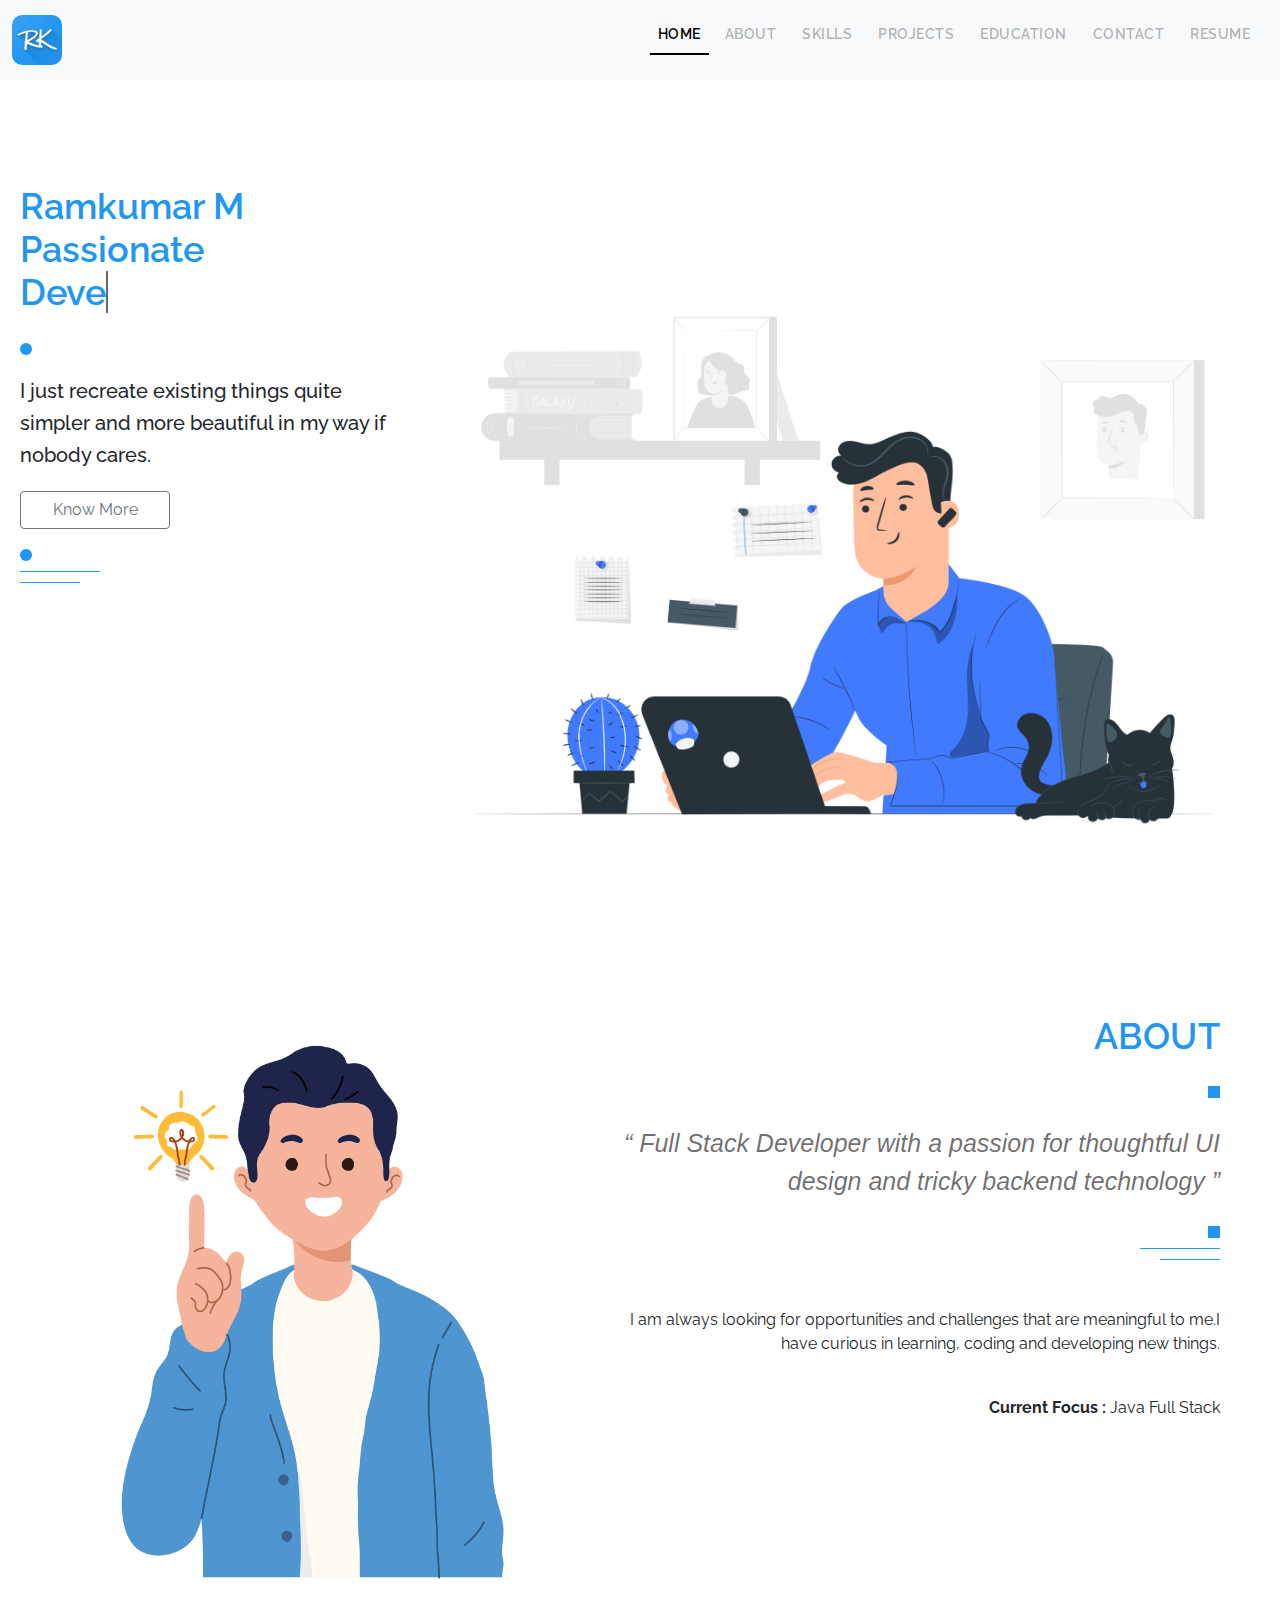
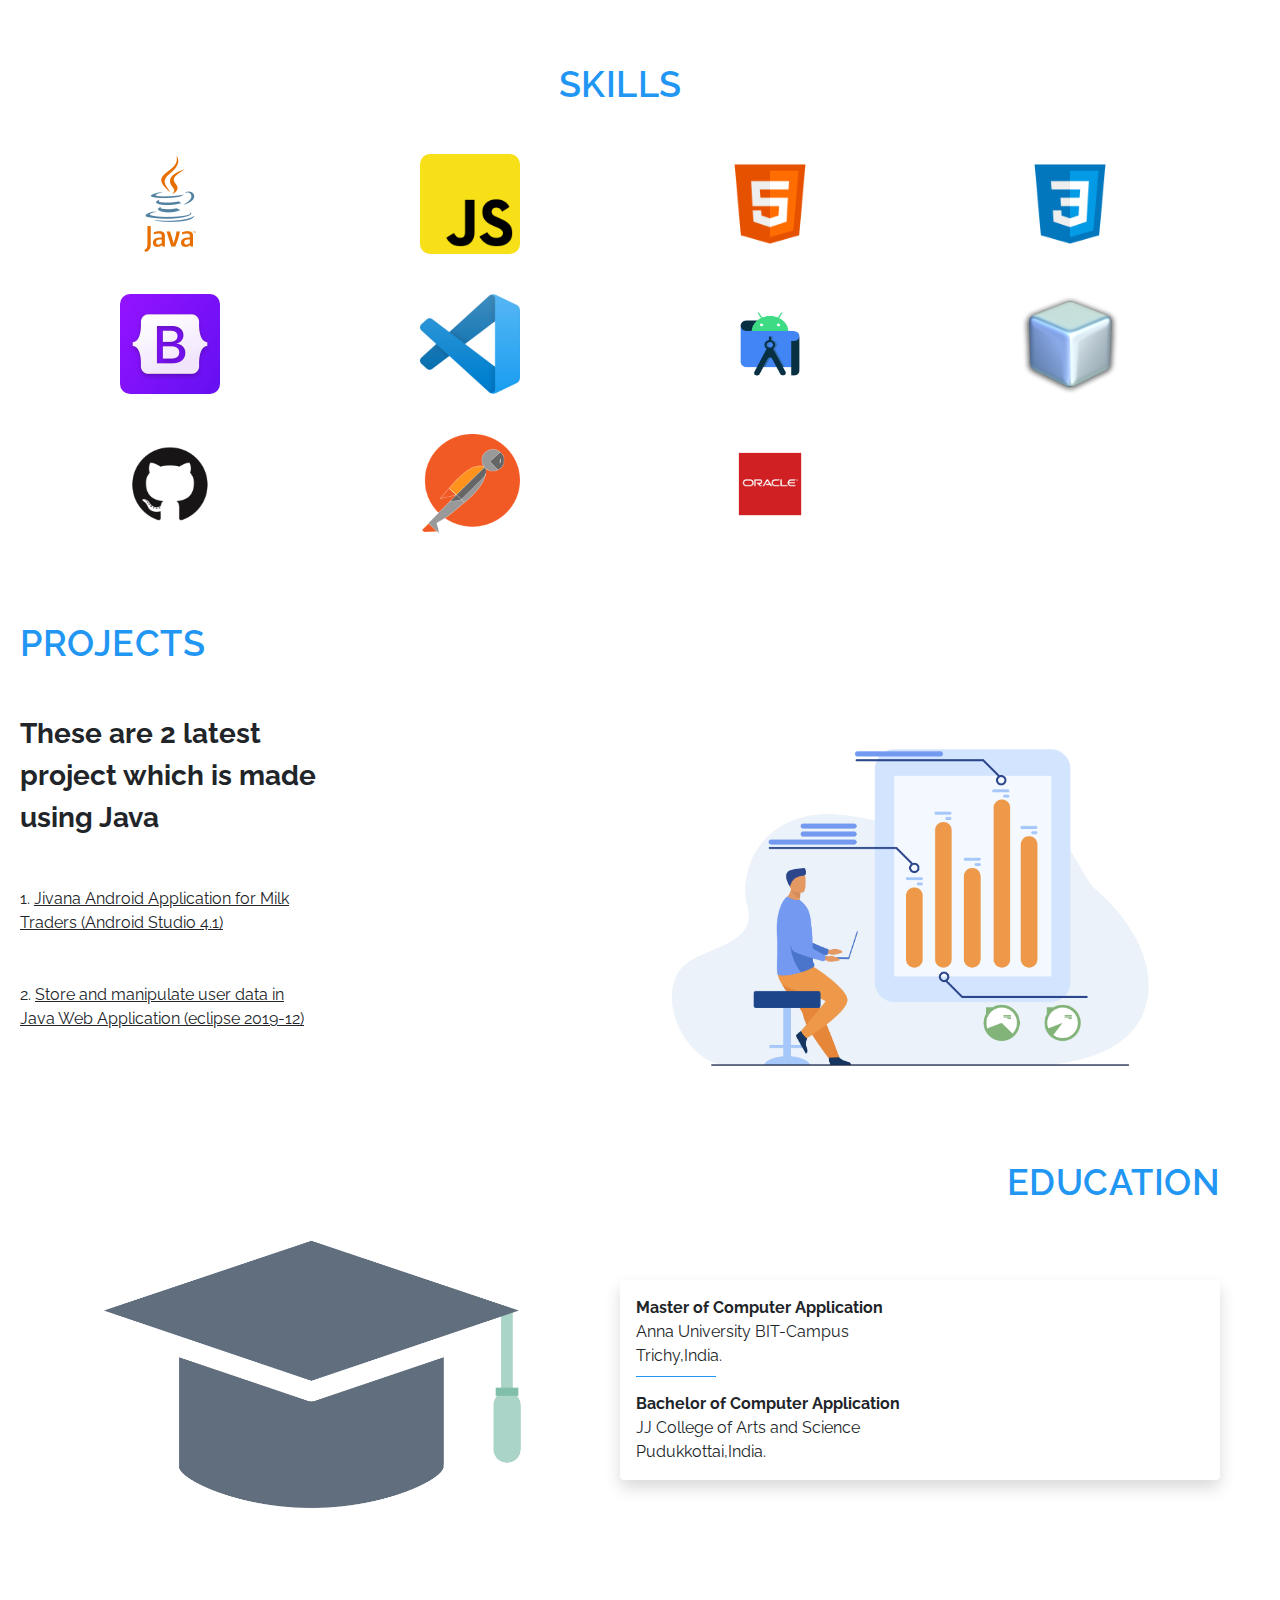
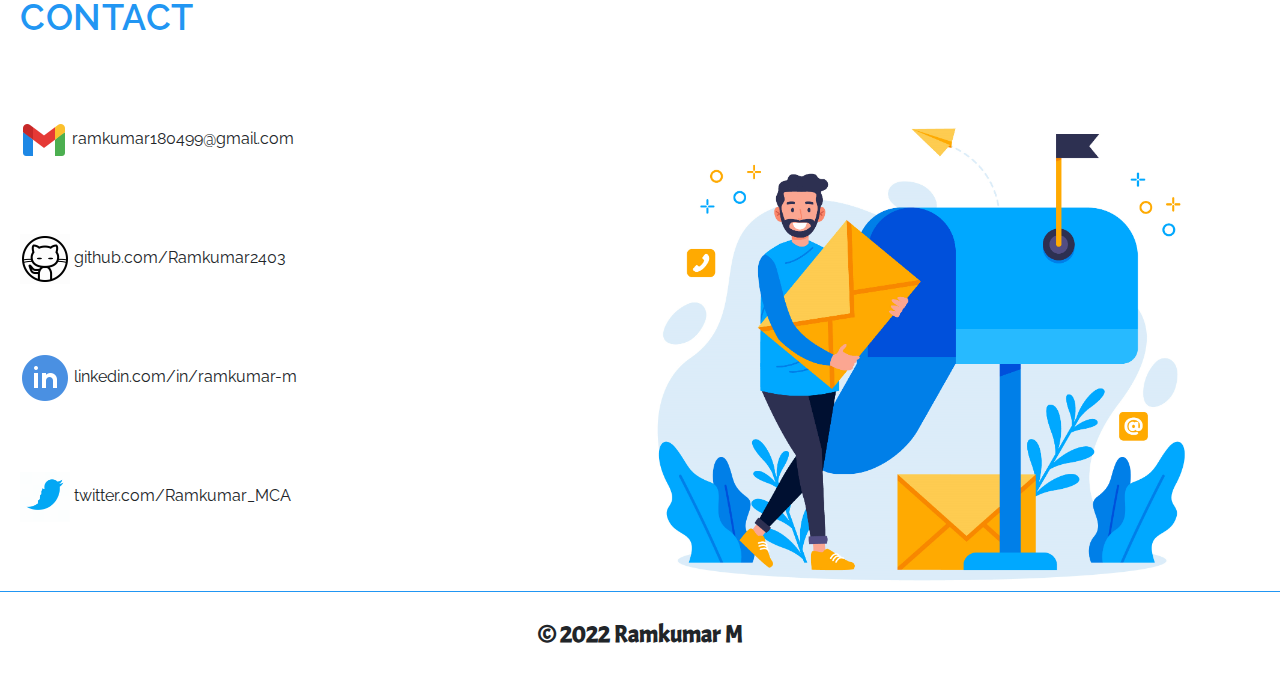
==== index.htm @ 125052e7 "initial commit" ====
<!DOCTYPE html>
<!-- LAST_UPDATE : 17-02-2022 -->
<html lang="en">
  <head>
    <meta charset="UTF-8" />
    <meta http-equiv="X-UA-Compatible" content="IE=edge" />
    <meta name="viewport" content="width=device-width, initial-scale=1.0" />
    <title>Ramkumar M | Resume</title>
    <!-- BOOTSTRAP 5.0.2 -->
    <link
      rel="stylesheet"
      href="./assets/vendors/bootstrap-5.0.2-dist/css/bootstrap.min.css"
    />
    <!-- CUSTOM CSS -->
    <link rel="stylesheet" href="./assets/custom/index.css" />
    <!-- TITLE IMAGE -->
    <link rel="icon" href="./assets/images/favicon.ico" />
  </head>
  <body>
    <!-- HEADER -->
    <header>
      <nav class="navbar navbar-expand-md navbar-light bg-light">
        <div class="container-fluid">
          <a class="navbar-brand" href="#"
            ><img src="assets/images/logo.png" class="logo_img"
          /></a>
          <button
            class="navbar-toggler"
            type="button"
            data-bs-toggle="collapse"
            data-bs-target="#navbarSupportedContent"
            aria-controls="navbarSupportedContent"
            aria-expanded="false"
            aria-label="Toggle navigation"
          >
            <span class="navbar-toggler-icon"></span>
          </button>
          <div class="collapse navbar-collapse" id="navbarSupportedContent">
            <ul class="navbar-nav mb-2 nav-right">
              <li class="nav-item me-2">
                <a
                  id="home"
                  aria-current="page"
                  onclick="activate(this.id)"
                  href="#"
                  >HOME</a
                >
              </li>
              <li class="nav-item">
                <a id="about" onclick="activate(this.id)" href="#about_div"
                  >ABOUT</a
                >
              </li>
              <li class="nav-item">
                <a id="skills" onclick="activate(this.id)" href="#skills_div"
                  >SKILLS</a
                >
              </li>
              <li class="nav-item">
                <a id="proj" onclick="activate(this.id)" href="#proj_div"
                  >PROJECTS</a
                >
              </li>
              <li class="nav-item">
                <a id="edu" onclick="activate(this.id)" href="#edu_div"
                  >EDUCATION</a
                >
              </li>
              <li class="nav-item">
                <a id="con" onclick="activate(this.id)" href="#con_div"
                  >CONTACT</a
                >
              </li>
              <li class="nav-item">
                <a id="resume" onclick="activate(this.id)" href="#res_div"
                  >RESUME</a
                >
              </li>
            </ul>
          </div>
        </div>
      </nav>
    </header>
    <!-- HEADER END -->
    <!-- FLOAT_BUTTON -->
    <a id="top" href="#" onclick="activate(this.id)">
      <img class="my-float" src="./assets/images/arrow_up.png" />
    </a>
    <!-- FLOAT_BUTTON END -->

    <!-- HOME  -->
    <div id="scl_btn_area">
      <div id="home_content" class="home_div">
        <h2>
          <span style="color: #2196f3">Ramkumar M<br />Passionate</span>
          <br />
          <span
            style="color: #2196f3"
            class="txt-rotate"
            data-period="2000"
            data-rotate='[ "Developer.", "Coder.", "Learner." ]'
          ></span>
        </h2>
        <span style="margin-top: 20px" class="line-start"></span>
        <h5>
          I just recreate existing things quite simpler and more beautiful in my
          way if nobody cares.
          <br />
          <!-- <span style="font-size: 16px; font-weight: 300; float: right"
            >-Inspired by frontend developer</span
          > -->
        </h5>
        <a href="#about_div" id="more" class="btn btn-outline-secondary"
          >Know More</a
        >
        <span class="line-start"></span>
        <span class="line-1"></span>
        <span class="line-2"></span>
      </div>
      <!-- HOME END -->

      <!-- ABOUT  -->
      <div id="about_div" class="sub-header-div d-md-flex flex-row">
        <div class="about-img">
          <img src="./assets/images/about.jpg" width="100%" />
        </div>
        <div class="about-content d-block">
          <h1>ABOUT</h1>
          <span
            class="line-start"
            style="border-radius: 0; margin: 20px 0"
          ></span>
          <blockquote>
            Full Stack Developer with a passion for thoughtful UI design and
            tricky backend technology
          </blockquote>
          <div style="line-height: 0">
            <span
              class="line-start"
              style="border-radius: 0; margin: 10px 0 0 0"
            ></span
            ><br />
            <span class="line-1"></span><br />
            <span class="line-2 mb-5"></span>
          </div>
          <p id="about_desc">
            I am always looking for opportunities and challenges that are
            meaningful to me.I have curious in learning, coding and developing new things.
          </p>
          <br />
          <p><b>Current Focus :</b> Java Full Stack</p>
        </div>
      </div>
      <!-- ABOUT END -->
      <!-- SKILLS -->
      <div
        id="skills_div"
        class="mt-5 sub-header-div d-flex flex-column justify-content-center w-100"
      >
        <h1 class="mb-5" style="text-align: center">SKILLS</h1>
        <div
          class="d-flex flex-wrap flex-row text-center justify-content-around"
        >
          <div class="skills-col">
            <img
              src="./assets/images/java.png"
              style="width: 100px; height: 100px; border-radius: 10px"
            />
          </div>
          <div class="skills-col">
            <img
              src="./assets/images/js.png"
              style="width: 100px; height: 100px; border-radius: 10px"
            />
          </div>
          <div class="skills-col">
            <img
              src="./assets/images/html5.png"
              style="width: 100px; height: 100px; border-radius: 10px"
            />
          </div>
          <div class="skills-col">
            <img
              src="./assets/images/css3.png"
              style="width: 100px; height: 100px; border-radius: 10px"
            />
          </div>
          <div class="skills-col">
            <img
              src="./assets/images/bootstrap_logo.jpeg"
              style="width: 100px; height: 100px; border-radius: 10px"
            />
          </div>

          <div class="skills-col">
            <img
              src="./assets/images/vs_code.png"
              style="width: 100px; height: 100px; border-radius: 10px"
            />
          </div>
          <div class="skills-col">
            <img
              src="./assets/images/android.png"
              style="width: 100px; height: 100px; border-radius: 10px"
            />
          </div>
          <div class="skills-col">
            <img
              src="./assets/images/netbeans_logo.png"
              style="width: 100px; height: 100px; border-radius: 10px"
            />
          </div>
          <div class="skills-col">
            <img
              src="./assets/images/github_logo.png"
              style="width: 100px; height: 100px; border-radius: 10px"
            />
          </div>
          <div class="skills-col">
            <img
              src="./assets/images/postman.png"
              style="width: 100px; height: 100px; border-radius: 10px"
            />
          </div>
          <div class="skills-col">
            <img
              src="./assets/images/oracle.png"
              style="width: 100px; height: 100px; border-radius: 10px"
            />
          </div>
          <div class="skills-col">
          </div>
        </div>
      </div>
      <!-- SKILLS END -->
      <!-- PROJECTS -->
      <div id="proj_div" class="sub-header-div mt-5">
        <h1 class="mb-5 text-md-start text-center">PROJECTS</h1>
        <div class="d-md-flex">
          <div class="mb-5 col-md-6 text-start">
            <div class="proj-col1-con">
              <span class="fw-bold fs-3 lh-2"
                >These are 2 latest project which is made using Java<br
              /></span>
              <div class="mt-5">
                1.
                <a
                  target="_blank"
                  href="https://drive.google.com/drive/folders/13d_chOs-OddRofJp9z1YOfuk8cjxYlH_"
                  class="text-dark"
                  >Jivana Android Application for Milk Traders (Android Studio
                  4.1)</a
                ><br />
              </div>
              <div class="mt-5">
                2.
                <a
                  target="_blank"
                  href="https://github.com/Ramkumar2403/RadioButton-CheckBox-DropDown-Handling-with-Ajax-request-JSP-MVC-MySQL/tree/main"
                  class="text-dark"
                  >Store and manipulate user data in Java Web Application
                  (eclipse 2019-12)</a
                >
              </div>
            </div>
          </div>
          <div class="col-md-6 text-start">
            <img src="./assets/images/projects.jpg" width="100%" />
          </div>
        </div>
      </div>
      <!-- PROJECTS END -->
      <!-- EDUCATION -->
      <div id="edu_div" class="sub-header-div mt-5">
        <h1 class="text-md-end text-center">EDUCATION</h1>
        <div class="d-md-flex">
          <div class="col-md-6 text-start">
            <img src="./assets/images/edu_pic.png" width="100%" />
          </div>
          <div class="col-md-6 text-start m-auto">
            <div class="card shadow border-0">
              <div class="card-body">
                <b>Master of Computer Application</b><br />
                Anna University BIT-Campus<br />
                Trichy,India.<br />
                <span class="line-1 mt-2 mb-2"></span><br />
                <b>Bachelor of Computer Application</b><br />
                JJ College of Arts and Science<br />
                Pudukkottai,India.
              </div>
            </div>
          </div>
        </div>
      </div>
      <!-- CONTACT -->
      <div id="con_div" class="sub-header-div mt-5">
        <h1 class="text-md-start text-center">CONTACT</h1>
        <div class="d-md-flex">
          <div
            class="col-md-6 text-start d-flex flex-column justify-content-evenly align-content-between"
          >
            <div class="d-flex flex-row mb-md-0 mb-5 m-md-0 m-auto">
              <a
                href="mailto: ramkumar180499@gmail.com"
                class="text-decoration-none text-dark"
              >
                <img src="./assets/images/mail.png" />
                ramkumar180499@gmail.com
              </a>
            </div>
            <div class="d-flex flex-row mb-md-0 mb-5 m-md-0 m-auto">
              <a
                class="text-decoration-none text-dark"
                href="https://github.com/Ramkumar2403"
              >
                <img src="./assets/images/github.gif" width="50" height="50" />
                github.com/Ramkumar2403
              </a>
            </div>
            <div class="d-flex flex-row mb-md-0 mb-5 m-md-0 m-auto">
              <a
                class="text-decoration-none text-dark"
                href="https://www.linkedin.com/in/ramkumar-m-6a5677179"
              >
                <img
                  src="./assets/images/linked_in.png"
                  width="50"
                  height="50"
                />
                linkedin.com/in/ramkumar-m
              </a>
            </div>
            <div class="d-flex flex-row mb-md-0 m-md-0 m-auto">
              <a class="text-decoration-none text-dark" href="https://twitter.com/Ramkumar_MCA">
                <img
                  src="./assets/images/twitter_gif.gif"
                  width="50"
                  height="50"
                />
                twitter.com/Ramkumar_MCA
              </a>
            </div>
          </div>
          <div class="col-md-6 text-start">
            <img src="./assets/images/con_pic.png" width="100%" />
          </div>
        </div>
      </div>
      <!-- CONTACT END -->
      <!-- RESUME -->
      <div
        id="res_div"
        class="p-4 text-center"
        style="border-top: 1px solid #2196f3"
      >
        <a
          class="text-decoration-none text-dark"
          target="_blank"
          href="https://drive.google.com/file/d/1nh9azFY0Q5bylNdWvQLFMkVt4ODVtmMy/view?usp=sharing"
          ><span id="res_txt">&copy 2022 Ramkumar M</span></a
        >
      </div>
    </div>
    <!-- RESUME END -->
    <!-- DESIGN END ************************************************************************** -->
    <!-- BOOTSTRAP 5.0.2 JS -->
    <script src="./assets/vendors/bootstrap-5.0.2-dist/js/bootstrap.min.js"></script>
    <!-- JQUERY JS 3.6 -->
    <script src="./assets/vendors/Jquery-ajax-js v3.6/jquery.min.js"></script>
    <!-- CUSTOM JS -->
    <script src="./assets/custom/index-js.js"></script>
  </body>
</html>
---- assets/custom/index.css ----
/* 
CUSTOM CSS INDEX
________________
0. FLOAT_BUTTON
1. HEADER
2. HOME
3. ABOUT
4. SKILLS
5. PROJECTS
6. EDUCATION
7. CONTACT
8. RESUME(FOOTER)

COLOR CODES
1. #2196F3  - DARK_BLUE
2. #03A9F4  - lIGHT_BLUE
*/
/* CUSTOM FONTS POPINS & RALEWAY */
@import url("https://fonts.googleapis.com/css2?family=Acme&family=Poppins&family=Raleway:wght@300;400;500;700&display=swap");

body {
  width: 100%;
  padding: 0%;
  margin: 0%;
  font-family: "Raleway", sans-serif;
}

/* FLOAT_BUTTON */
.float {
  position: fixed;
  z-index: 11;
  width: 40px;
  height: 40px;
  bottom: 40px;
  right: 40px;
  background-color: #2196f3;
  color: #fff;
  border-radius: 4px;
  text-align: center;
  box-shadow: 2px 2px 3px #999;
  transition: 0.5s all linear;
}

.float-before {
  height: 0;
  transition: 0.5s all linear;
  opacity: 0;
}

.my-float {
  margin-top: 5px;
  width: 30px;
  height: 30px;
}
/* FLOAT_BUTTON END */

/* HEADER */
.logo_img {
  width: 50px;
  height: 50px;
  border-radius: 10px;
}
.nav-right {
  width: 100%;
  justify-content: end;
}

/* transition/animation part */
li {
  padding: 0.5rem 0;
  display: inline-block;
  position: relative;
  margin-right: 10px;
}

li > a {
  display: block;
  width: 100%;
  font-weight: 600;
  text-decoration: none;
  color: rgba(0, 0, 0, 0.3);
  letter-spacing: 0.5px;
  font-size: 14px;
}
li > a:hover {
  color: black;
}
li:after {
  content: "";
  display: block;
  height: 1px;
  width: 0px;
  background: transparent;
  opacity: 1;
  transition: 1s;
  transform: translate3d(-100%, 1, 0);
}
li:hover:after {
  width: 100%;
  background: black;
}
li:hover::after,
li:focus::after {
  transform: translate3d(0, 0, 0);
}
/* transition/animation part end */
.active {
  color: black;
  border-bottom: 2px solid black;
}

.in-active {
  color: rgba(0, 0, 0, 0.3);
  border: 0;
}

@media (min-width: 768px) {
  li > a {
    text-decoration: none;
    display: block;
    padding: 0.5rem;
    color: rgba(0, 0, 0, 0.3);
    font-size: 14px;
  }
}
/* HEADER END */
/* HOME */

.home_div {
  height: 100vh;
  width: 100%;
  padding: 0 20px;

  display: flex;
  flex-direction: column;
  background-image: url("../images/Passion_png.png");
  background-repeat: no-repeat;
  background-size: contain;
  background-position: right top;
}

h2 {
  font-size: 36px;
  margin-top: 70px;
  font-weight: 600;
}
h5 {
  font-size: 20px;
  width: 23rem;
  margin: 20px 0;
  line-height: 2rem;
  font-weight: 500;
}

#more {
  margin: 0 0 20px 0;
  width: 150px;
}

.line-start {
  display: inline-flex;
  border-radius: 50%;
  width: 12px;
  height: 12px;
  background-color: #2196f3;
}

.line-1 {
  display: inline-flex;
  margin: 10px 0 0 0;
  width: 80px;
  height: 1px;
  background-color: #2196f3;
}

.line-2 {
  display: inline-flex;
  margin: 10px 0 0 0;
  width: 60px;
  height: 1px;
  background-color: #2196f3;
}

@media (max-width: 768px) {
  .home_div {
    height: auto;
    background: none;
  }
}
@media (max-width: 576px) {
  h5 {
    width: 100%;
  }
}
/* HOME END */
/* ABOUT */
h1 {
  font-size: 36px;
  font-weight: 600;
  color: #2196f3;
  letter-spacing: 0.5px;
}
.sub-header-div {
  padding: 0 60px 0 20px;
  text-align: right;
  width: 100%;
}

.about-img {
  width: 50%;
}
.about-content {
  width: 50%;
}
/* quotation */

/* quotation end */

@media (max-width: 768px) {
  .about-content {
    width: 100%;
  }
  .about-img {
    margin: auto;
    width: 100%;
  }
  h1 {
    text-align: center;
  }
  .sub-header-div {
    padding: 0 20px 0 20px;
  }
}
/* ABOUT END */
/* SKILLS */
.skills-col {
  flex-basis: 25%;
  text-align: center;
  margin-bottom: 40px;
}
@media (max-width: 768px) {
  .skills-col {
    flex-basis: 50%;
    margin-bottom: 20px;
  }
}

/* SKILLS END */
/* PROJECTS */
.proj-col1-con {
  width: 50%;
}
@media (max-width: 768px) {
  .proj-col1-con {
    width: 100%;
  }
}
/* PROJECTS END */
/* RESUME */
#res_txt {
  font-weight: 600;
  font-size: 24px;
  font-family: "Acme", sans-serif;
}
/* RESUME END */
/* FONT-STYLES */

blockquote::before {
  content: open-quote;
}
blockquote::after {
  content: close-quote;
}
blockquote {
  quotes: "“" "”" "‘" "’";
  font-size: 25px;
  font-weight: 100;
  color: rgba(0, 0, 0, 0.57);
  font-style: italic;
  font-family: sans-serif;
}



@media (max-width: 768px) {
  blockquote {
    font-size: 16px;
    text-align: right;
    padding-left: 50%;
  }
  #about_desc {
    padding-right: 50%;
    text-align: left;
  }
}

/* FONT-STYLES END */
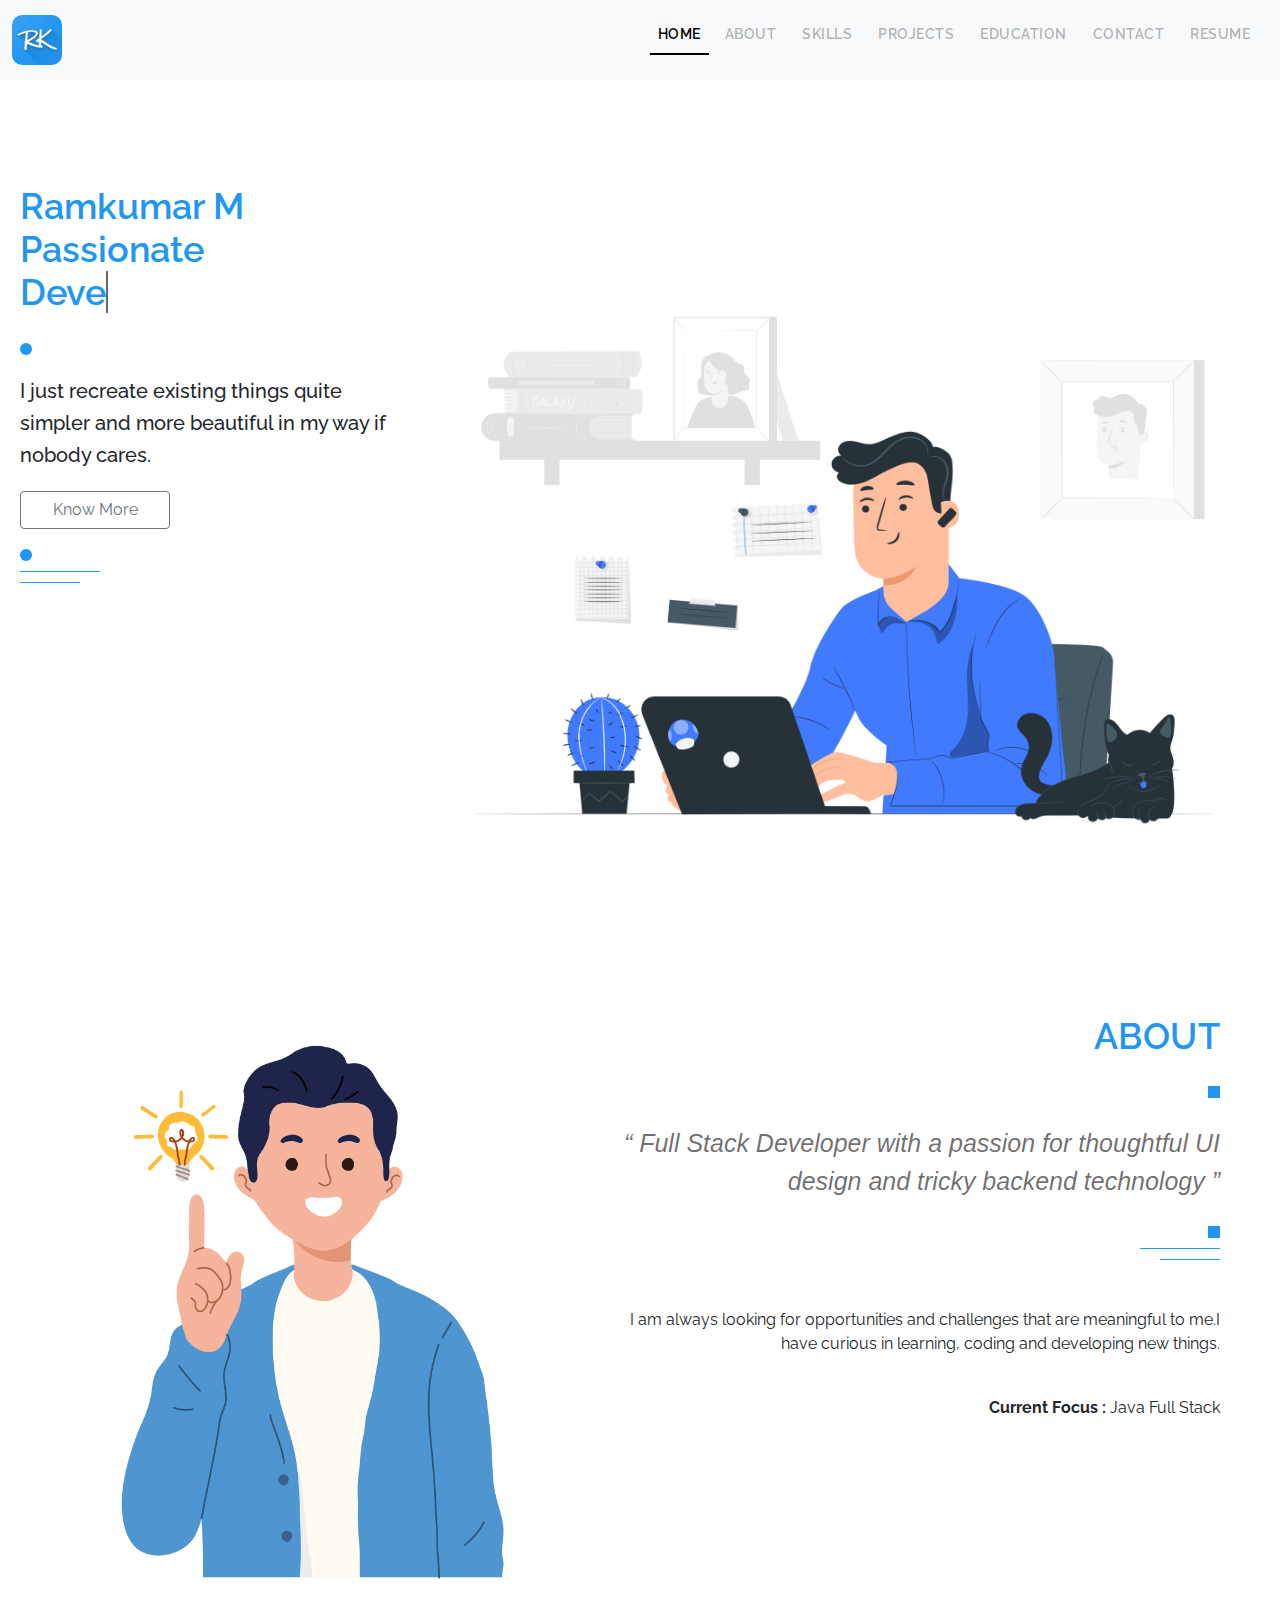
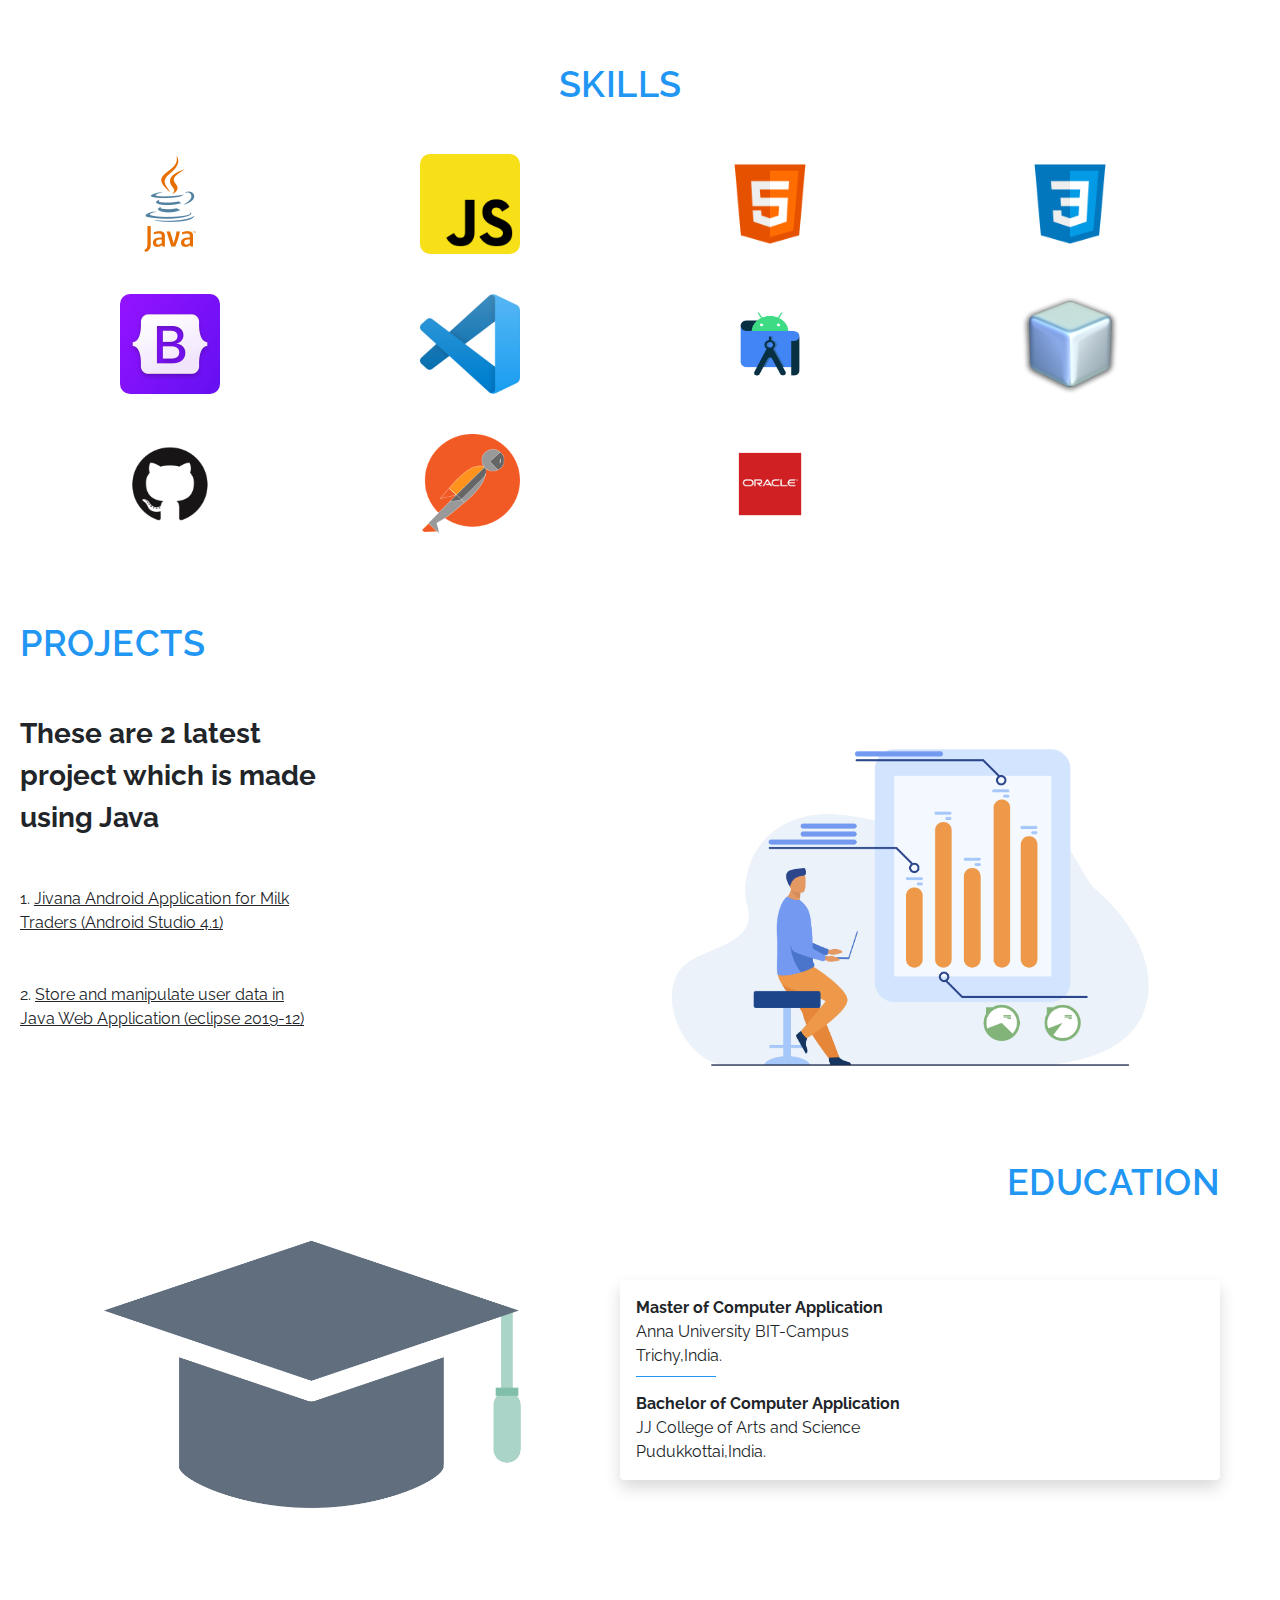
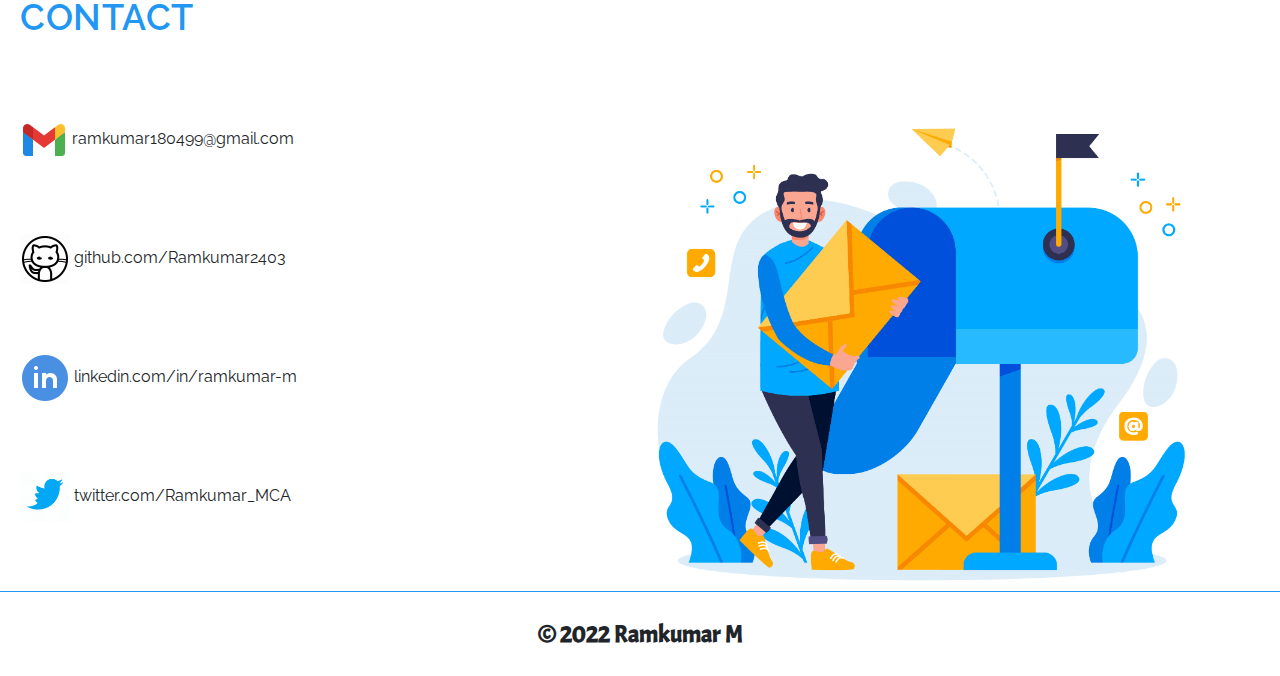
==== commit 0e4c21f5: "change index.htm_1" ====
--- a/index.htm
+++ b/index.htm
@@ -25,7 +25,7 @@
             ><img src="assets/images/logo.png" class="logo_img"
           /></a>
           <button
-            class="navbar-toggler"
+            class="navbar-toggler custom-toggler"
             type="button"
             data-bs-toggle="collapse"
             data-bs-target="#navbarSupportedContent"
@@ -320,7 +320,7 @@
             <div class="d-flex flex-row mb-md-0 mb-5 m-md-0 m-auto">
               <a
                 class="text-decoration-none text-dark"
-                href="https://www.linkedin.com/in/ramkumar-m-6a5677179"
+                href="www.linkedin.com/in/ramkumar-megavarnan"
               >
                 <img
                   src="./assets/images/linked_in.png"
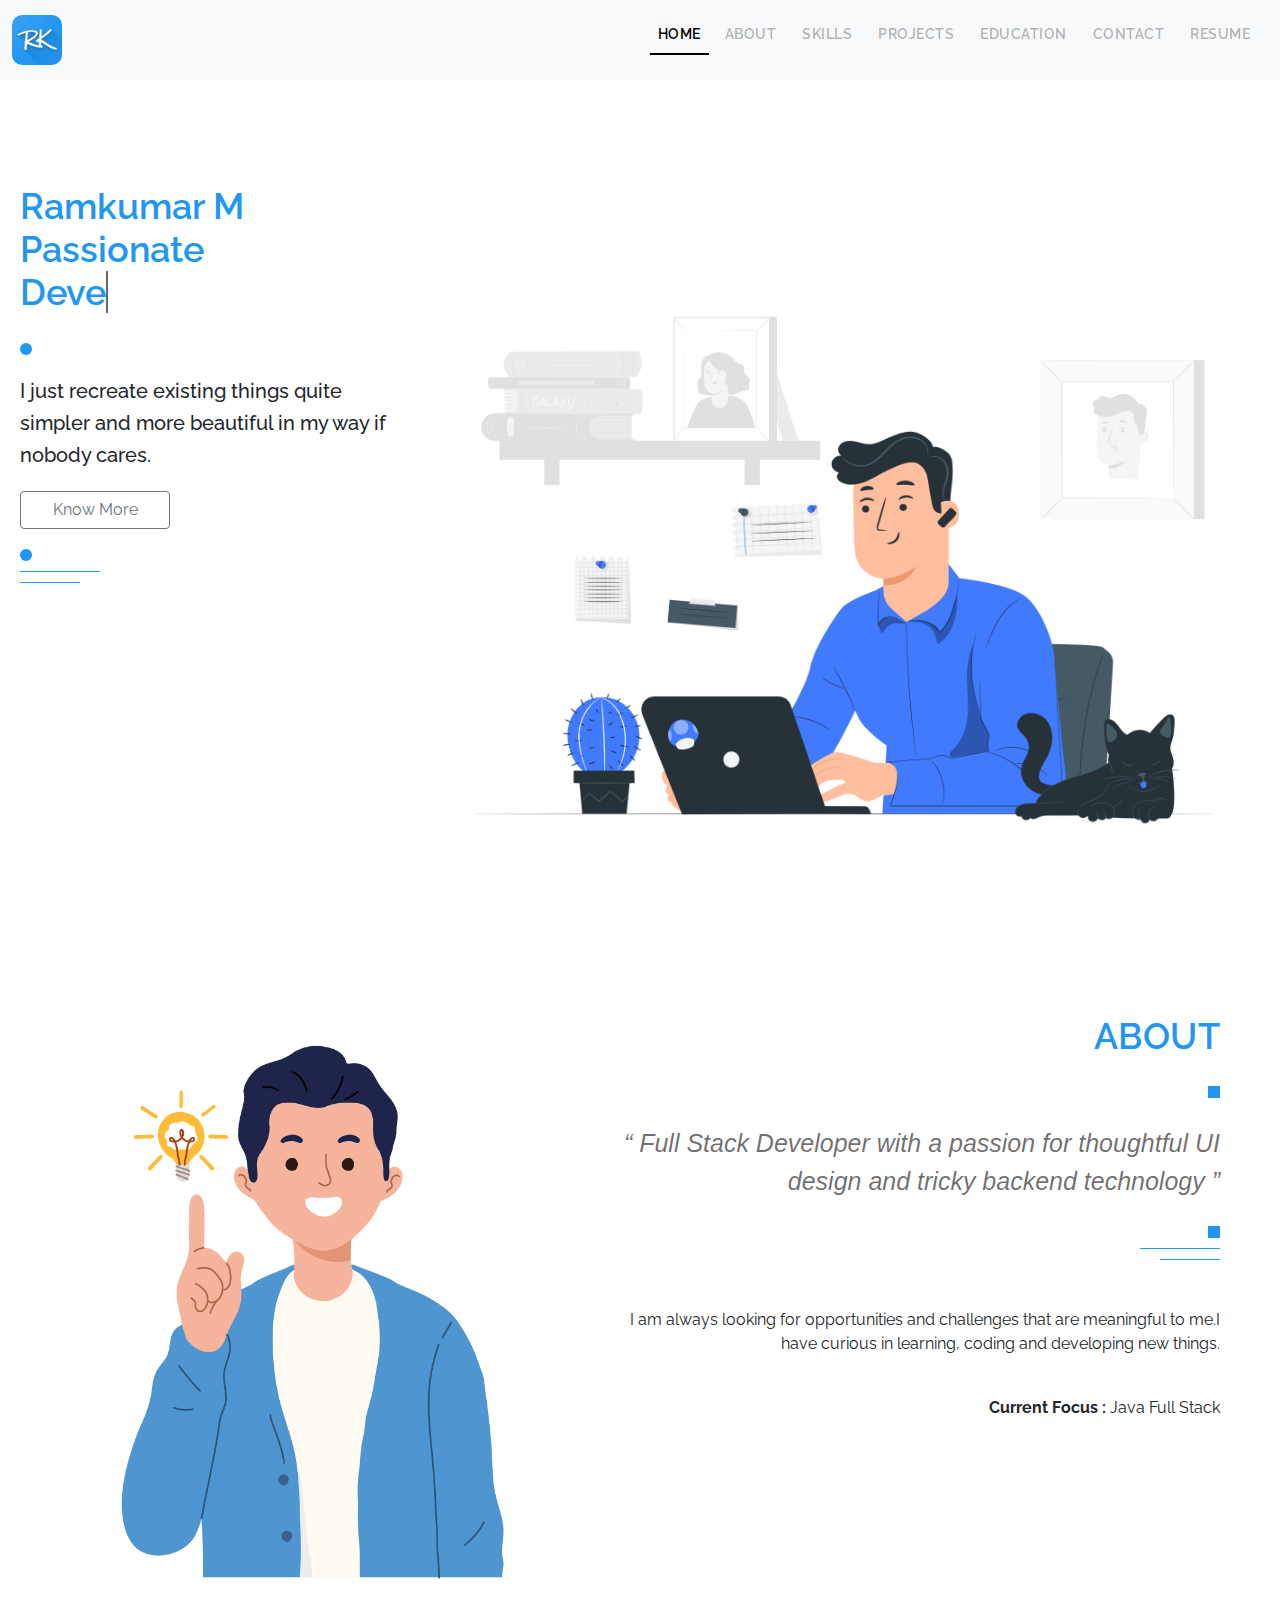
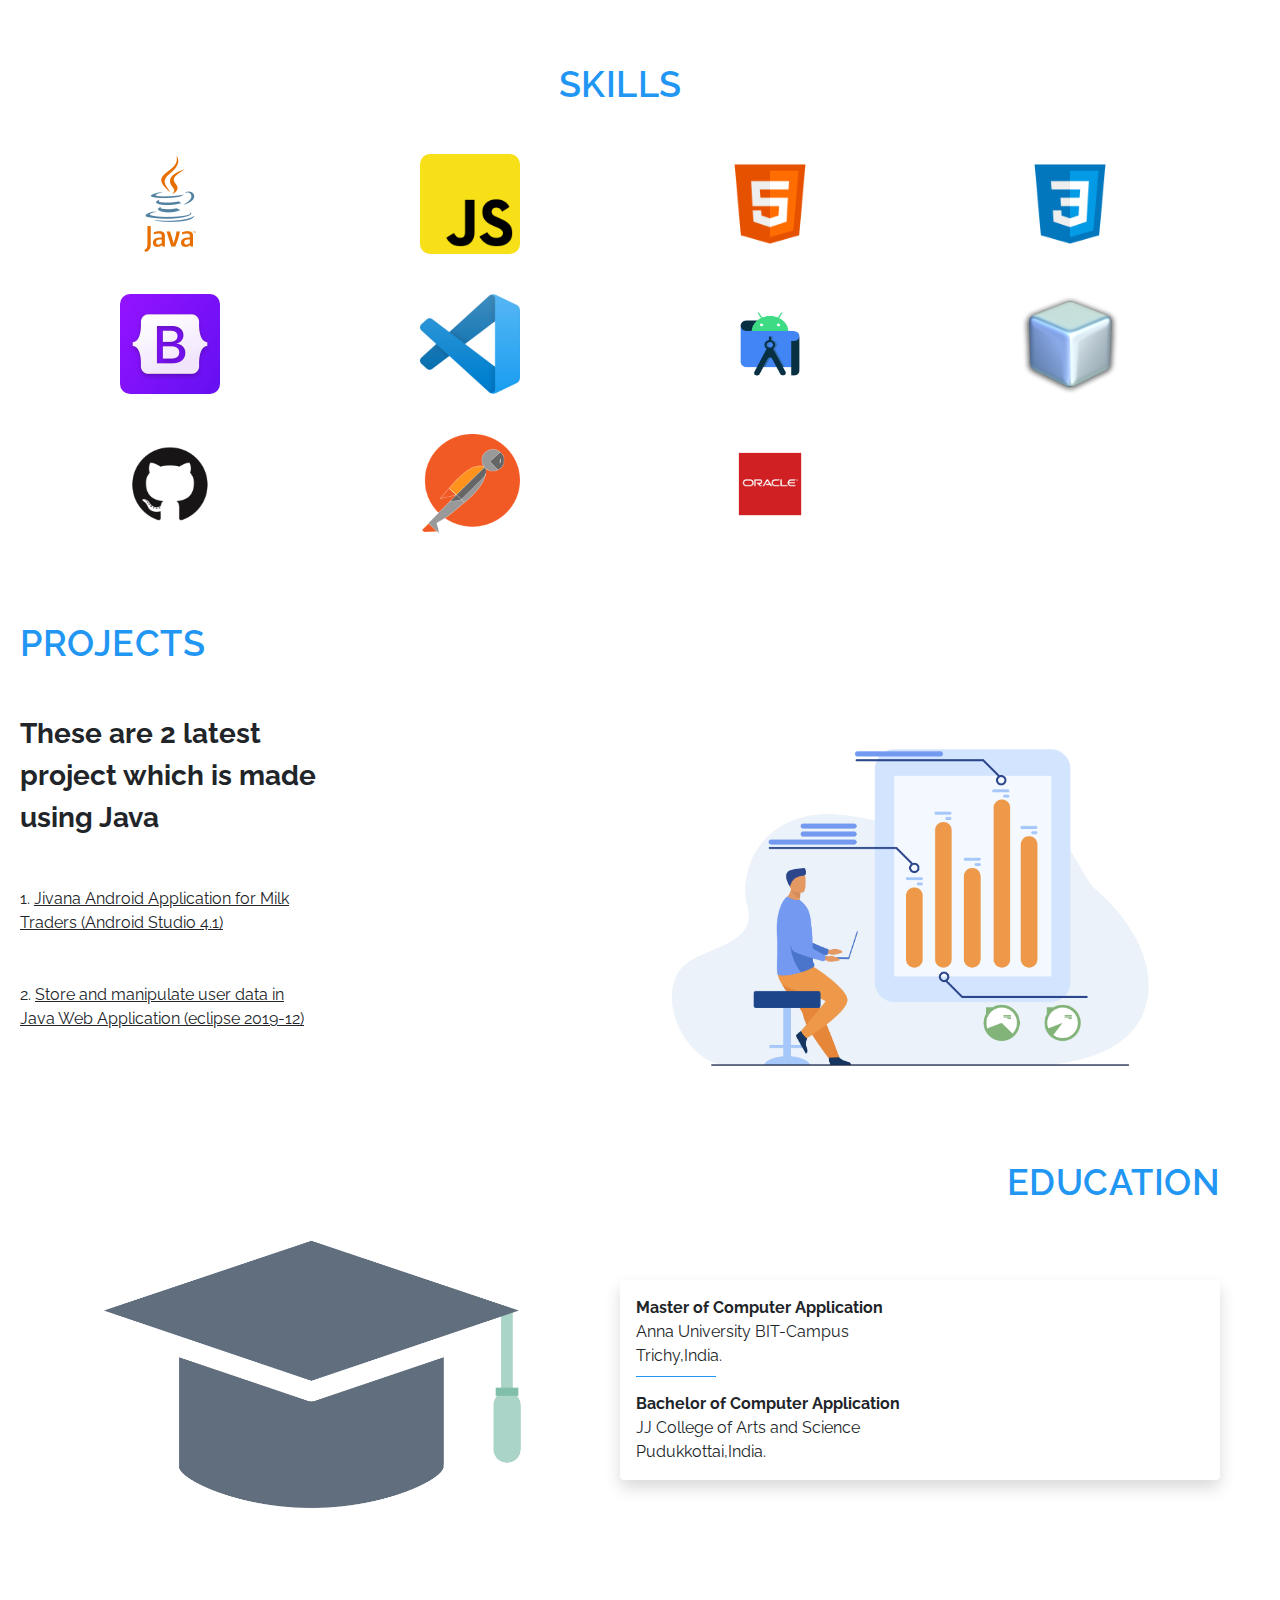
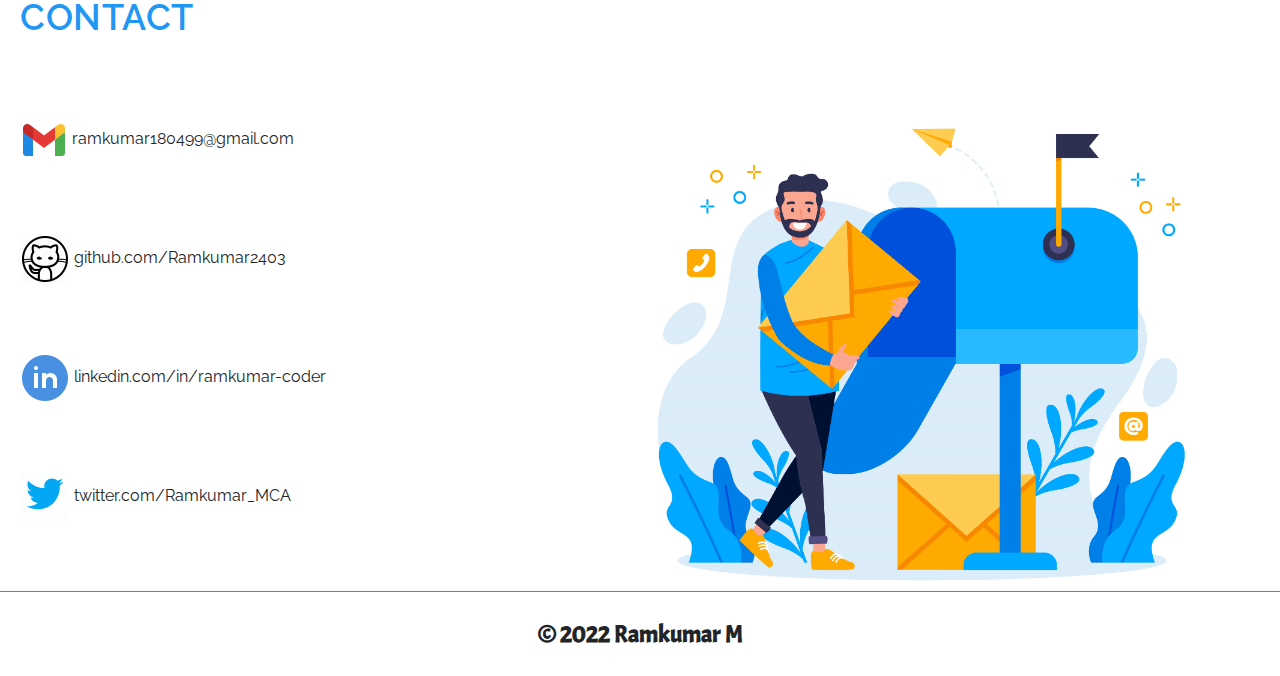
==== commit c302283c: "update index.htm on 21-Feb" ====
--- a/index.htm
+++ b/index.htm
@@ -127,7 +127,7 @@
         <div class="about-content d-block">
           <h1>ABOUT</h1>
           <span
-            class="line-start"
+            class="line-start d-md-inline-block d-flex"
             style="border-radius: 0; margin: 20px 0"
           ></span>
           <blockquote>
@@ -299,7 +299,7 @@
           <div
             class="col-md-6 text-start d-flex flex-column justify-content-evenly align-content-between"
           >
-            <div class="d-flex flex-row mb-md-0 mb-5 m-md-0 m-auto">
+            <div class="d-flex flex-row mb-md-0 mb-5 m-md-0  ">
               <a
                 href="mailto: ramkumar180499@gmail.com"
                 class="text-decoration-none text-dark"
@@ -308,7 +308,7 @@
                 ramkumar180499@gmail.com
               </a>
             </div>
-            <div class="d-flex flex-row mb-md-0 mb-5 m-md-0 m-auto">
+            <div class="d-flex flex-row mb-md-0 mb-5 m-md-0  ">
               <a
                 class="text-decoration-none text-dark"
                 href="https://github.com/Ramkumar2403"
@@ -317,20 +317,20 @@
                 github.com/Ramkumar2403
               </a>
             </div>
-            <div class="d-flex flex-row mb-md-0 mb-5 m-md-0 m-auto">
+            <div class="d-flex flex-row mb-md-0 mb-5 m-md-0  ">
               <a
-                class="text-decoration-none text-dark"
-                href="www.linkedin.com/in/ramkumar-megavarnan"
+                class="text-decoration-none text-dark" target="_blank"
+                href="https://www.linkedin.com/in/ramkumar-coder/"
               >
                 <img
                   src="./assets/images/linked_in.png"
                   width="50"
                   height="50"
                 />
-                linkedin.com/in/ramkumar-m
+                linkedin.com/in/ramkumar-coder
               </a>
             </div>
-            <div class="d-flex flex-row mb-md-0 m-md-0 m-auto">
+            <div class="d-flex flex-row mb-md-0 m-md-0  ">
               <a class="text-decoration-none text-dark" href="https://twitter.com/Ramkumar_MCA">
                 <img
                   src="./assets/images/twitter_gif.gif"
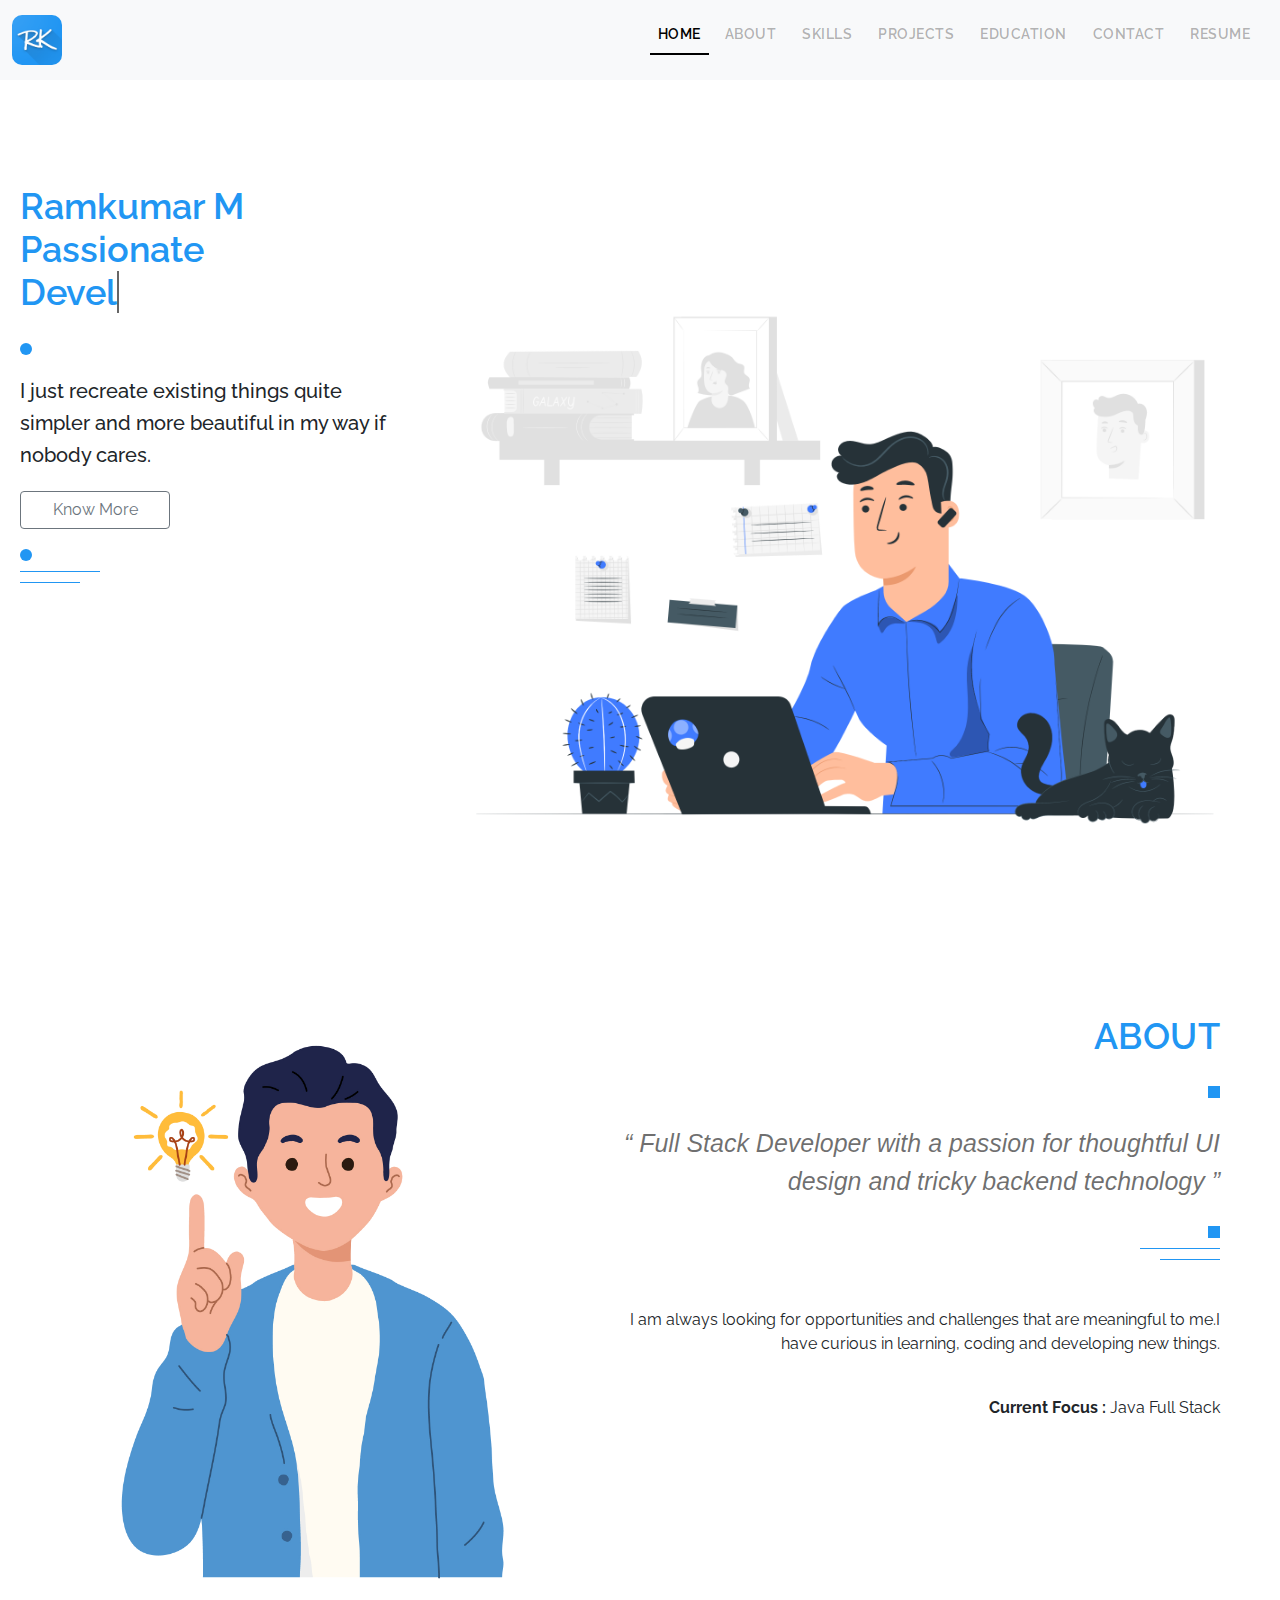
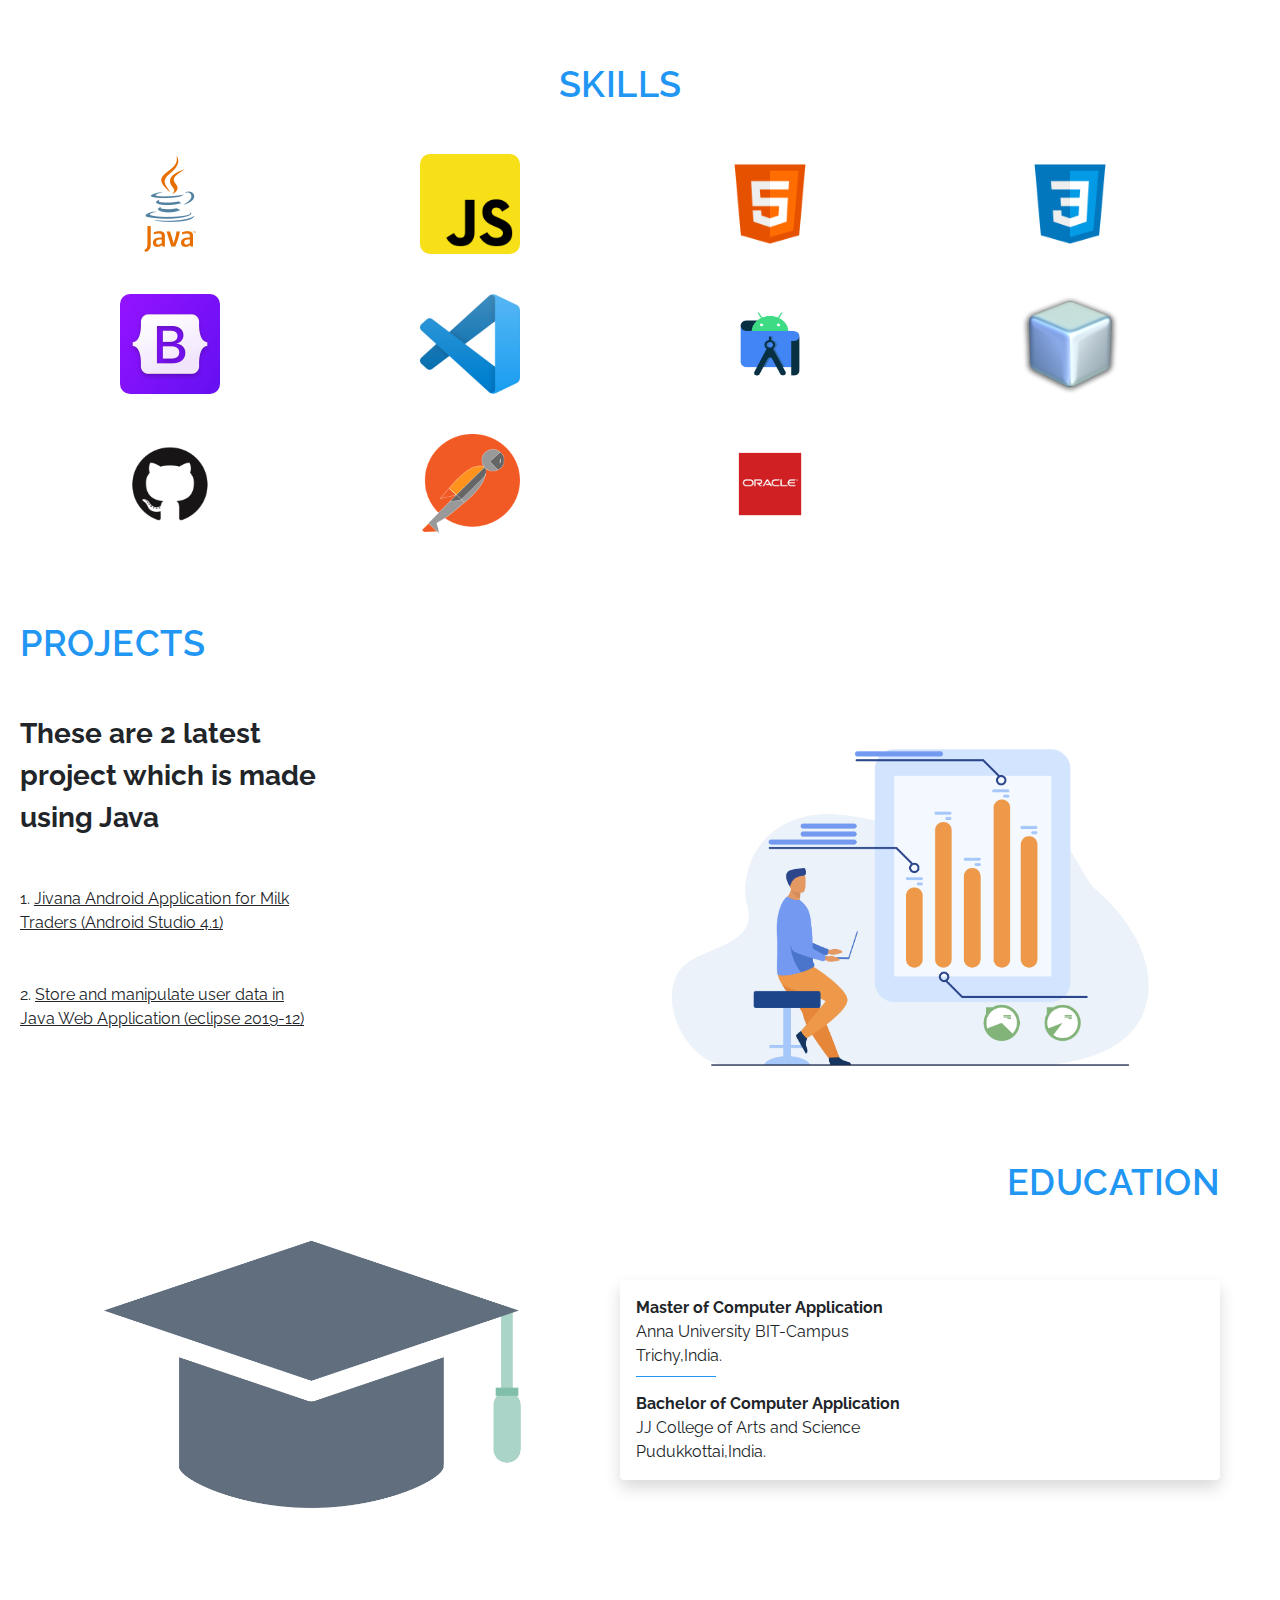
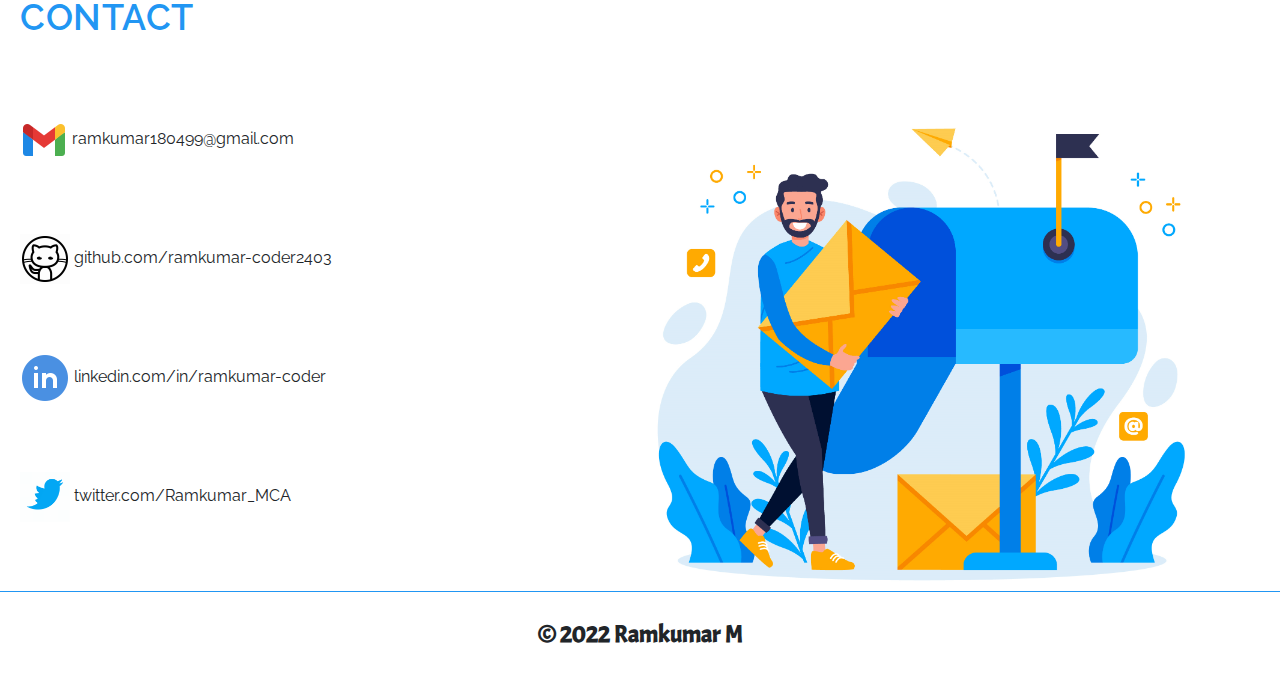
==== commit 9c380e42: "change index.hm on 21-02-2022" ====
--- a/index.htm
+++ b/index.htm
@@ -256,7 +256,7 @@
                 2.
                 <a
                   target="_blank"
-                  href="https://github.com/Ramkumar2403/RadioButton-CheckBox-DropDown-Handling-with-Ajax-request-JSP-MVC-MySQL/tree/main"
+                  href="https://github.com/ramkumar-coder2403/RadioButton-CheckBox-DropDown-Handling-with-Ajax-request-JSP-MVC-MySQL/tree/main"
                   class="text-dark"
                   >Store and manipulate user data in Java Web Application
                   (eclipse 2019-12)</a
@@ -311,10 +311,10 @@
             <div class="d-flex flex-row mb-md-0 mb-5 m-md-0  ">
               <a
                 class="text-decoration-none text-dark"
-                href="https://github.com/Ramkumar2403"
+                href="https://github.com/ramkumar-coder2403"
               >
                 <img src="./assets/images/github.gif" width="50" height="50" />
-                github.com/Ramkumar2403
+                github.com/ramkumar-coder2403
               </a>
             </div>
             <div class="d-flex flex-row mb-md-0 mb-5 m-md-0  ">
--- a/assets/custom/index.css
+++ b/assets/custom/index.css
@@ -65,6 +65,14 @@
   justify-content: end;
 }
 
+/* .custom-toggler.navbar-toggler {
+  border-color: #2196f3;
+  box-shadow: none;
+}
+.custom-toggler .navbar-toggler-icon {
+  background-image: url("../images/nav_bar_24px.png");
+} */
+
 /* transition/animation part */
 li {
   padding: 0.5rem 0;
@@ -230,6 +238,7 @@
   .sub-header-div {
     padding: 0 20px 0 20px;
   }
+  
 }
 /* ABOUT END */
 /* SKILLS */
@@ -280,17 +289,15 @@
   font-family: sans-serif;
 }
 
-
-
 @media (max-width: 768px) {
   blockquote {
     font-size: 16px;
-    text-align: right;
-    padding-left: 50%;
+    text-align: center;
+    
   }
   #about_desc {
-    padding-right: 50%;
-    text-align: left;
+    /* padding-right: 50%; */
+    text-align: center;
   }
 }
 
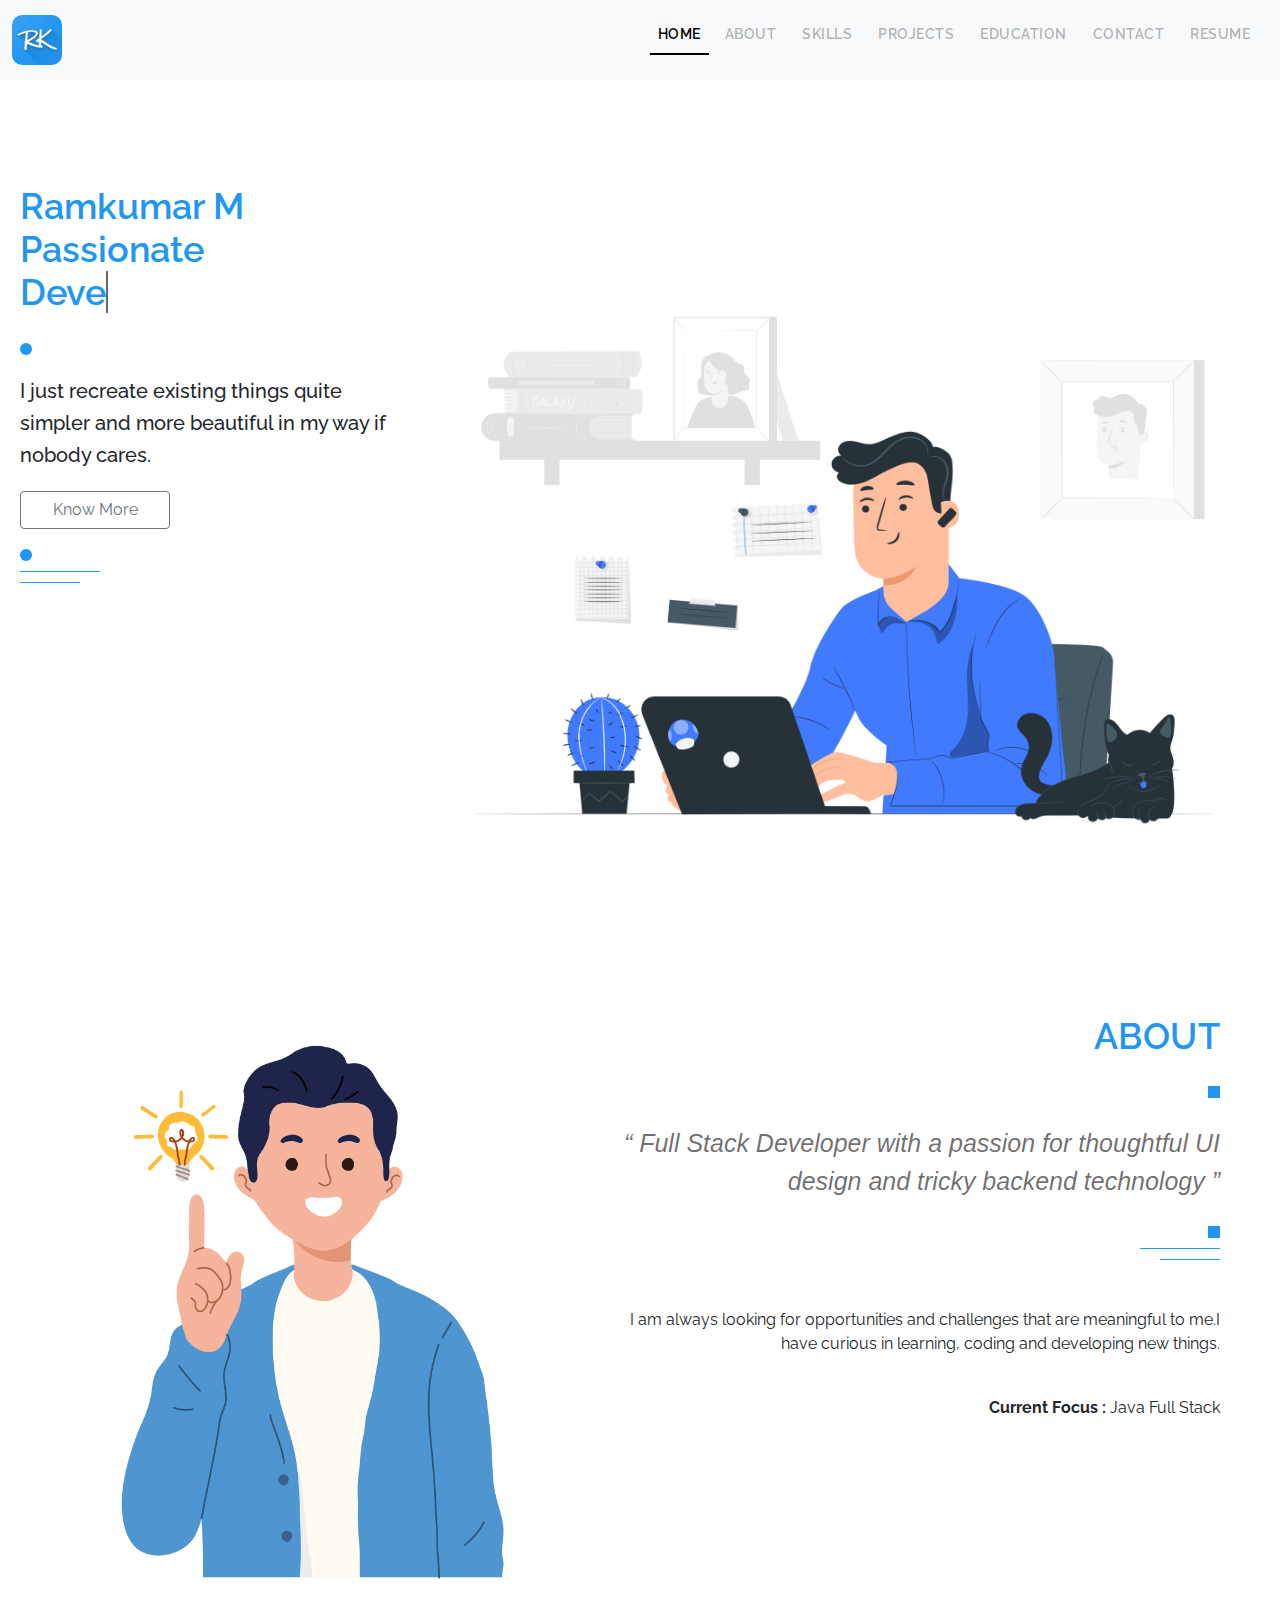
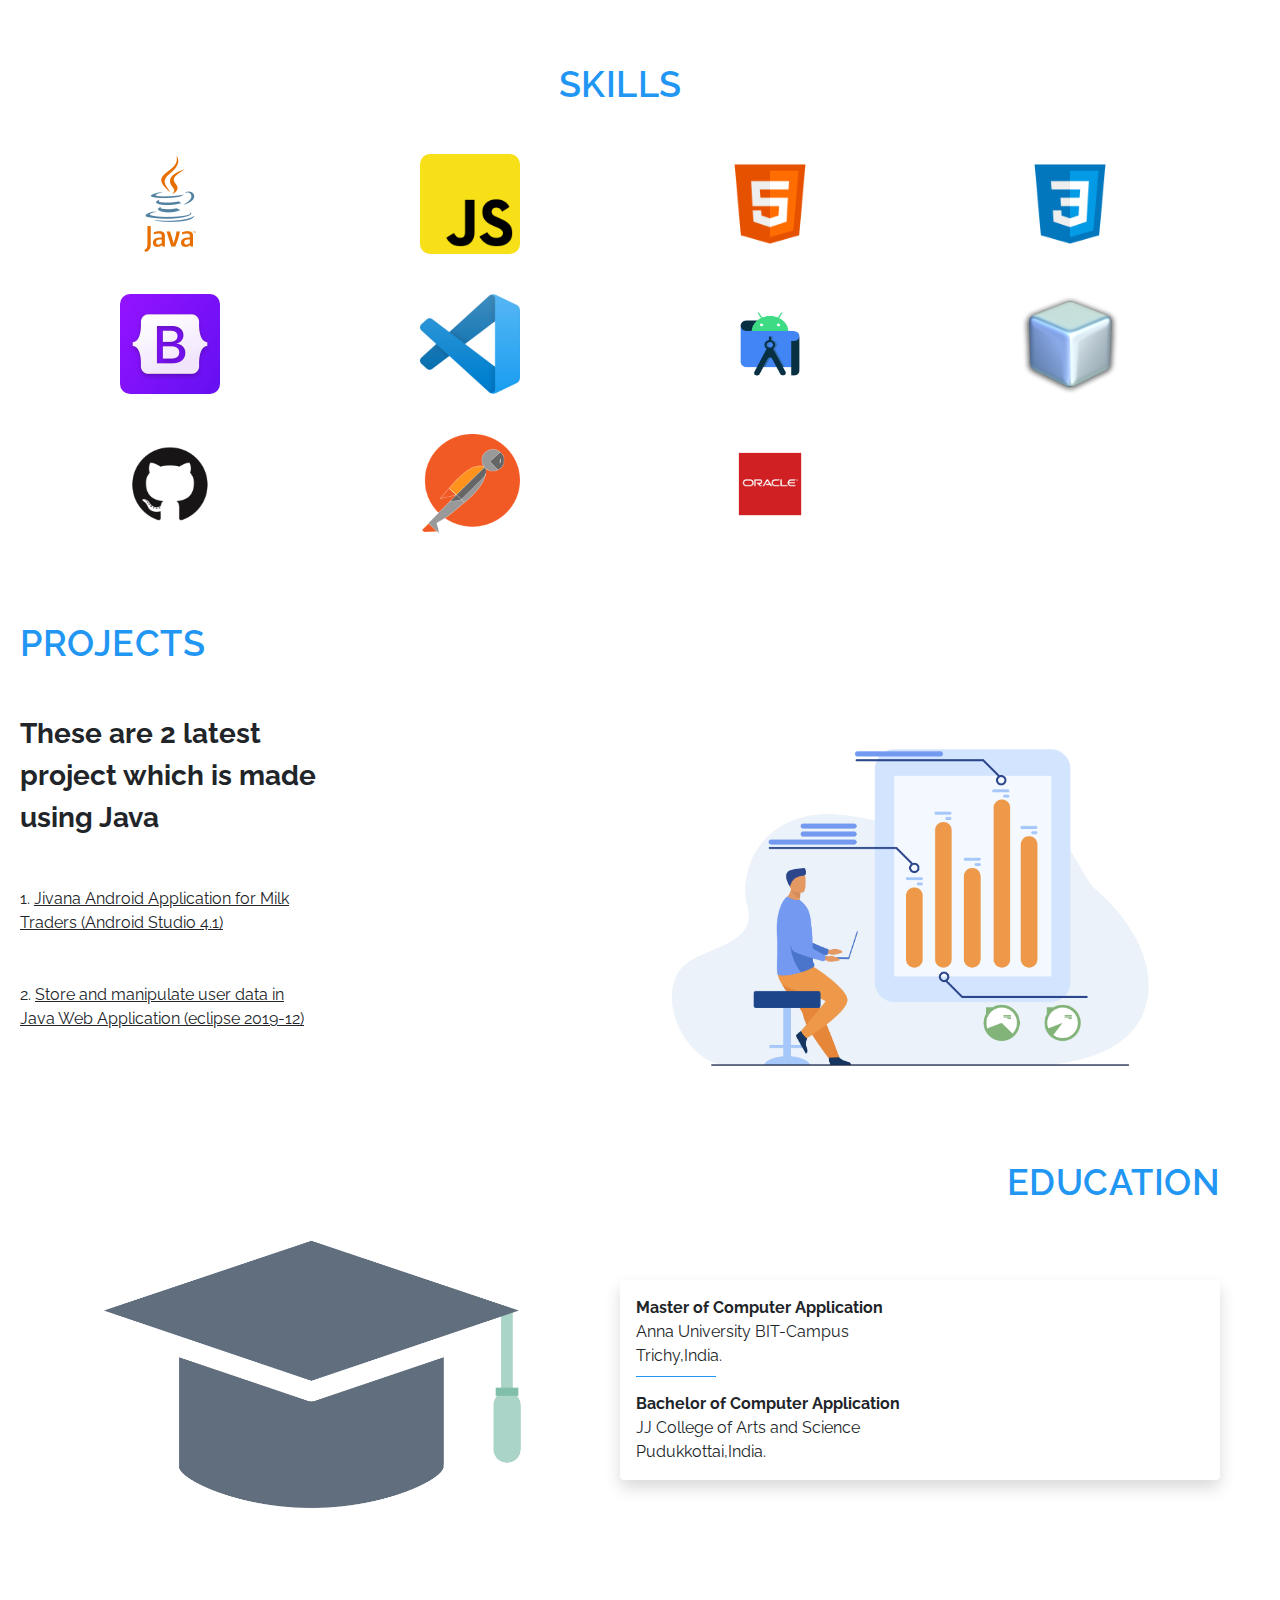
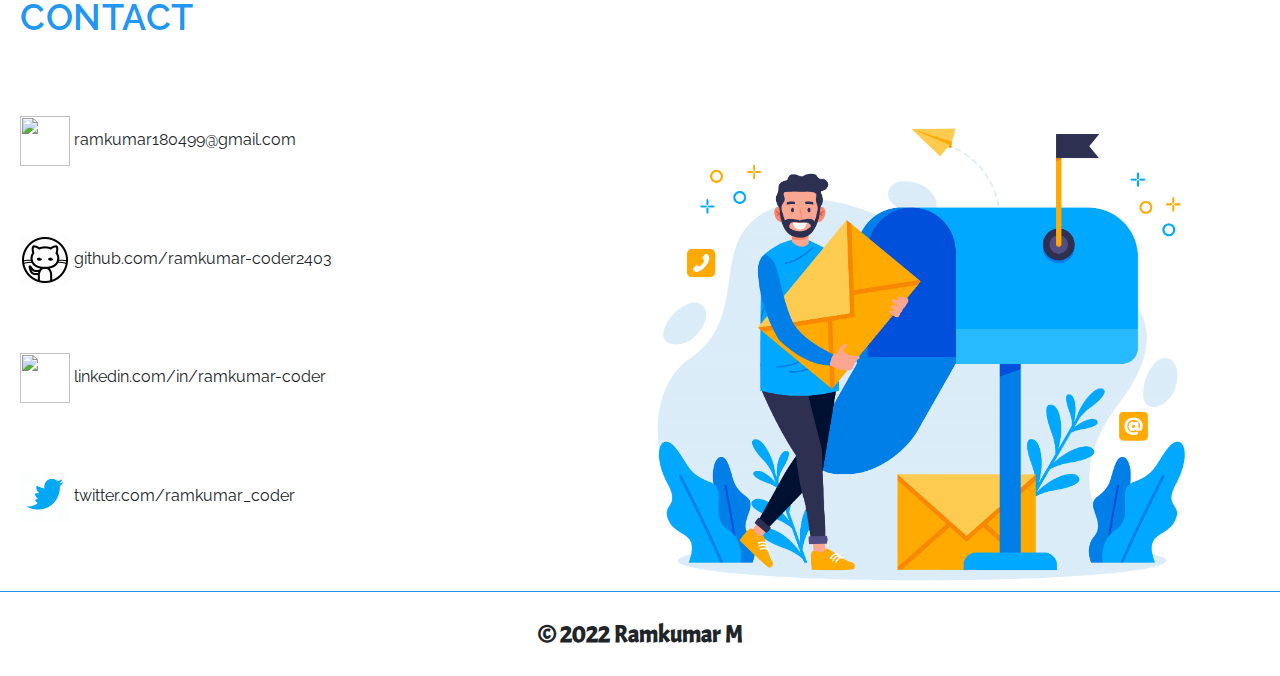
==== commit dfc5c3b8: "change index.htm on 21-02-2022" ====
--- a/index.htm
+++ b/index.htm
@@ -90,7 +90,7 @@
 
     <!-- HOME  -->
     <div id="scl_btn_area">
-      <div id="home_content" class="home_div">
+      <section id="home_content" class="home_div">
         <h2>
           <span style="color: #2196f3">Ramkumar M<br />Passionate</span>
           <br />
@@ -116,11 +116,11 @@
         <span class="line-start"></span>
         <span class="line-1"></span>
         <span class="line-2"></span>
-      </div>
+      </section>
       <!-- HOME END -->
 
       <!-- ABOUT  -->
-      <div id="about_div" class="sub-header-div d-md-flex flex-row">
+      <section id="about_div" class="sub-header-div d-md-flex flex-row">
         <div class="about-img">
           <img src="./assets/images/about.jpg" width="100%" />
         </div>
@@ -145,15 +145,16 @@
           </div>
           <p id="about_desc">
             I am always looking for opportunities and challenges that are
-            meaningful to me.I have curious in learning, coding and developing new things.
+            meaningful to me.I have curious in learning, coding and developing
+            new things.
           </p>
           <br />
           <p><b>Current Focus :</b> Java Full Stack</p>
         </div>
-      </div>
+      </section>
       <!-- ABOUT END -->
       <!-- SKILLS -->
-      <div
+      <section
         id="skills_div"
         class="mt-5 sub-header-div d-flex flex-column justify-content-center w-100"
       >
@@ -228,15 +229,14 @@
               style="width: 100px; height: 100px; border-radius: 10px"
             />
           </div>
-          <div class="skills-col">
-          </div>
-        </div>
-      </div>
+          <div class="skills-col"></div>
+        </div>
+      </section>
       <!-- SKILLS END -->
       <!-- PROJECTS -->
-      <div id="proj_div" class="sub-header-div mt-5">
+      <section id="proj_div" class="sub-header-div mt-5">
         <h1 class="mb-5 text-md-start text-center">PROJECTS</h1>
-        <div class="d-md-flex">
+        <div class="d-md-flex d-flex flex-column-reverse flex-md-row">
           <div class="mb-5 col-md-6 text-start">
             <div class="proj-col1-con">
               <span class="fw-bold fs-3 lh-2"
@@ -268,10 +268,10 @@
             <img src="./assets/images/projects.jpg" width="100%" />
           </div>
         </div>
-      </div>
+      </section>
       <!-- PROJECTS END -->
       <!-- EDUCATION -->
-      <div id="edu_div" class="sub-header-div mt-5">
+      <section id="edu_div" class="sub-header-div mt-5">
         <h1 class="text-md-end text-center">EDUCATION</h1>
         <div class="d-md-flex">
           <div class="col-md-6 text-start">
@@ -291,53 +291,59 @@
             </div>
           </div>
         </div>
-      </div>
+      </section>
       <!-- CONTACT -->
-      <div id="con_div" class="sub-header-div mt-5">
+      <section id="con_div" class="sub-header-div mt-5">
         <h1 class="text-md-start text-center">CONTACT</h1>
         <div class="d-md-flex">
           <div
             class="col-md-6 text-start d-flex flex-column justify-content-evenly align-content-between"
           >
-            <div class="d-flex flex-row mb-md-0 mb-5 m-md-0  ">
+            <div class="d-flex flex-row mb-md-0 mb-5 m-md-0">
               <a
                 href="mailto: ramkumar180499@gmail.com"
                 class="text-decoration-none text-dark"
               >
-                <img src="./assets/images/mail.png" />
+                <img src="./assets/images/gmail.gif" width="50" height="50" />
                 ramkumar180499@gmail.com
               </a>
             </div>
-            <div class="d-flex flex-row mb-md-0 mb-5 m-md-0  ">
+            <div class="d-flex flex-row mb-md-0 mb-5 m-md-0">
               <a
                 class="text-decoration-none text-dark"
                 href="https://github.com/ramkumar-coder2403"
+                target="_blank"
               >
                 <img src="./assets/images/github.gif" width="50" height="50" />
                 github.com/ramkumar-coder2403
               </a>
             </div>
-            <div class="d-flex flex-row mb-md-0 mb-5 m-md-0  ">
+            <div class="d-flex flex-row mb-md-0 mb-5 m-md-0">
               <a
-                class="text-decoration-none text-dark" target="_blank"
+                class="text-decoration-none text-dark"
+                target="_blank"
                 href="https://www.linkedin.com/in/ramkumar-coder/"
               >
                 <img
-                  src="./assets/images/linked_in.png"
+                  src="./assets/images/linked_in.gif"
                   width="50"
                   height="50"
                 />
                 linkedin.com/in/ramkumar-coder
               </a>
             </div>
-            <div class="d-flex flex-row mb-md-0 m-md-0  ">
-              <a class="text-decoration-none text-dark" href="https://twitter.com/Ramkumar_MCA">
+            <div class="d-flex flex-row mb-md-0 m-md-0">
+              <a
+                class="text-decoration-none text-dark"
+                href="https://twitter.com/ramkumar_coder"
+                target="_blank"
+              >
                 <img
                   src="./assets/images/twitter_gif.gif"
                   width="50"
                   height="50"
                 />
-                twitter.com/Ramkumar_MCA
+                twitter.com/ramkumar_coder
               </a>
             </div>
           </div>
@@ -345,10 +351,10 @@
             <img src="./assets/images/con_pic.png" width="100%" />
           </div>
         </div>
-      </div>
+      </section>
       <!-- CONTACT END -->
       <!-- RESUME -->
-      <div
+      <section
         id="res_div"
         class="p-4 text-center"
         style="border-top: 1px solid #2196f3"
@@ -359,7 +365,7 @@
           href="https://drive.google.com/file/d/1nh9azFY0Q5bylNdWvQLFMkVt4ODVtmMy/view?usp=sharing"
           ><span id="res_txt">&copy 2022 Ramkumar M</span></a
         >
-      </div>
+      </section>
     </div>
     <!-- RESUME END -->
     <!-- DESIGN END ************************************************************************** -->
